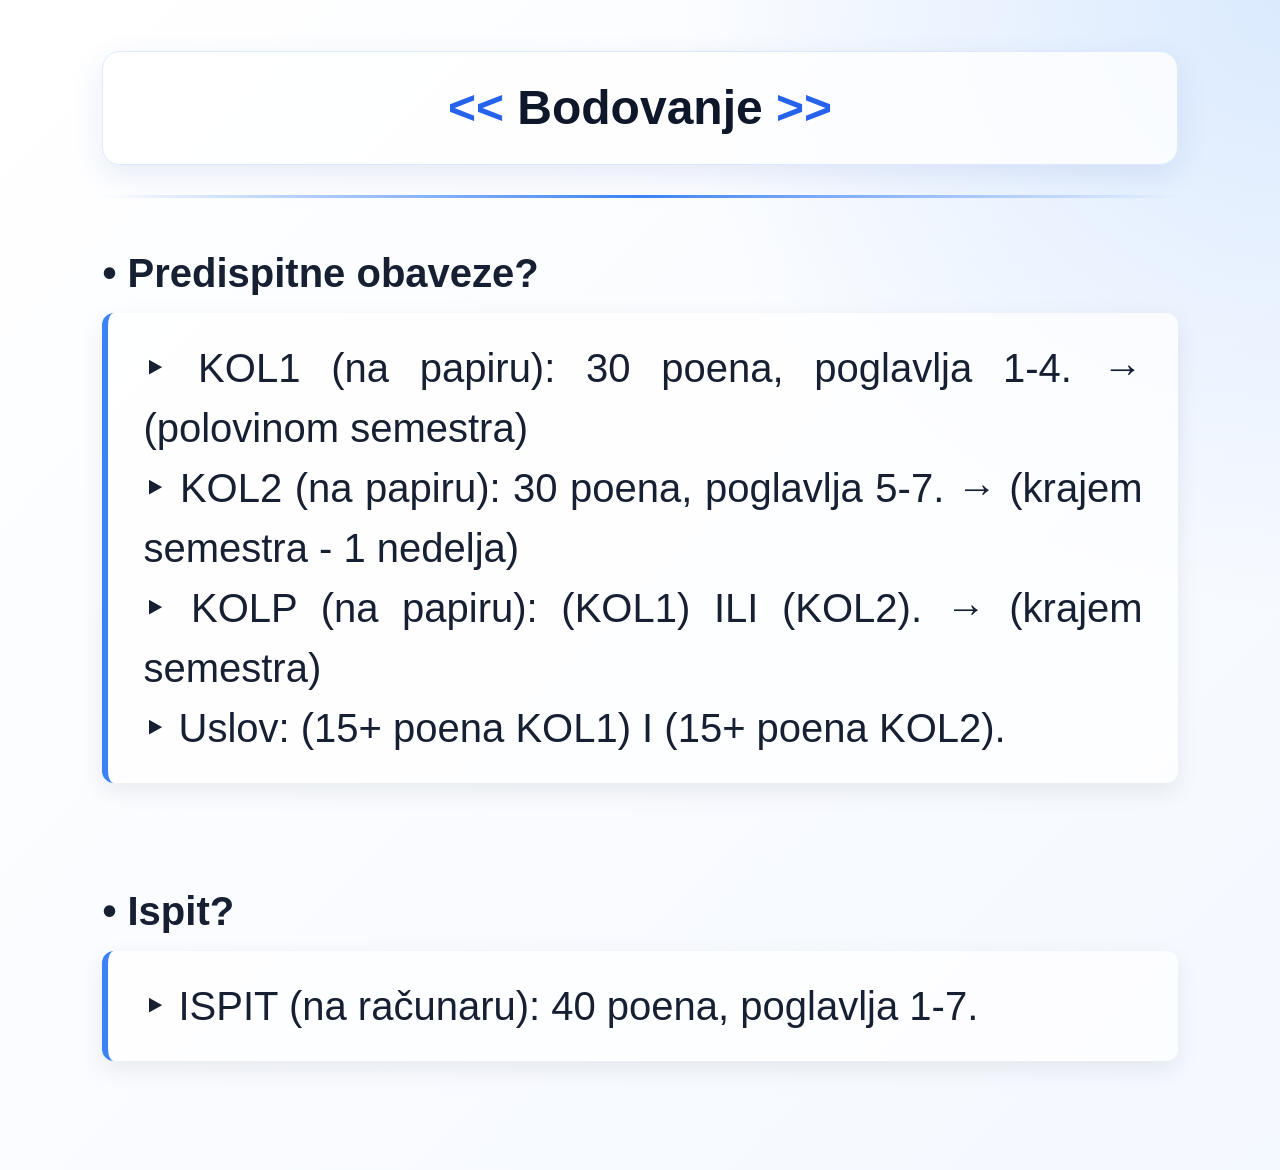
==== docs/strana2.html @ dfeb2a74 "Add files via upload" ====
<!DOCTYPE html>
<html>
	<head>
		<title>Prezentacija</title>
		<link rel="stylesheet" href="Stilovi/stil.css">
	</head>
	<script>
		document.addEventListener("keydown", function(event) {
			if (event.key === "ArrowLeft") {
				window.location.href = "index.html";
			}
			
			if (event.key === "ArrowRight") {
				window.location.href = "strana3.html";
			}
		});
	</script>
	<body>
		<p style="text-align: center; font-weight: bold; font-size: 300%;">
			<a href="index.html">
			<<
			</a>
			Bodovanje
			<a href="strana3.html">
			>>
			</a>
		</p>
		<hr>

		<p style="text-align: justify; font-weight: bold; font-size: 250%;">
			• Predispitne obaveze?
		</p>
		<p style="text-align: justify; font-weight: normal; font-size: 250%;">
			‣ KOL1 (na papiru): 30 poena, poglavlja 1-4. → (polovinom semestra)                   <br>
			‣ KOL2 (na papiru): 30 poena, poglavlja 5-7. → (krajem semestra - 1 nedelja)         <br>
			‣ KOLP (na papiru): (KOL1) ILI (KOL2). → (krajem semestra)                        <br>
			‣ Uslov: (15+ poena KOL1) I (15+ poena KOL2).                                     <br>
		</p>
		<br>

		<p style="text-align: justify; font-weight: bold; font-size: 250%;">
			• Ispit?
		</p>
		<p style="text-align: justify; font-weight: normal; font-size: 250%;">
			‣ ISPIT (na računaru): 40 poena, poglavlja 1-7.
		</p>
		<br>
	</body>
</html>
---- docs/Stilovi/stil.css ----
* {
	box-sizing: border-box;
}

body {
	margin: 0;
	padding: 4% 8%;
	min-height: 100vh;
	font-family: Arial, sans-serif;
	color: #172033;
	background:
		radial-gradient(circle at top right, #dbeafe 0, transparent 35%),
		linear-gradient(135deg, #ffffff, #f4f8ff);
}

p {
	line-height: 1.5;
}

body > p:first-of-type {
	margin: 0;
	padding: 20px;
	color: #0f172a;
	background: rgba(255, 255, 255, 0.8);
	border: 1px solid #dbeafe;
	border-radius: 18px;
	box-shadow: 0 10px 30px rgba(30, 64, 175, 0.10);
}

a {
	color: #2563eb;
	text-decoration: none;
	transition: 0.2s;
}

a:hover {
	color: #1d4ed8;
	transform: scale(1.15);
}

hr {
	margin: 30px 0 45px;
	border: 0;
	height: 3px;
	border-radius: 3px;
	background: linear-gradient(to right, transparent, #3b82f6, transparent);
}

body > p:nth-of-type(2n) {
	color: #172033;
	margin-bottom: 10px;
}

body > p:nth-of-type(2n+1):not(:first-of-type) {
	margin-top: 0;
	padding: 25px 35px;
	background: rgba(255, 255, 255, 0.75);
	border-left: 6px solid #3b82f6;
	border-radius: 12px;
	box-shadow: 0 8px 25px rgba(15, 23, 42, 0.08);
}

img {
	display: block;
	width: 100% !important;
	height: auto !important;
	margin: 0 auto;
}

img[src="Slike/python.png"] {
	width: 15% !important;
	height: 15% !important;
}
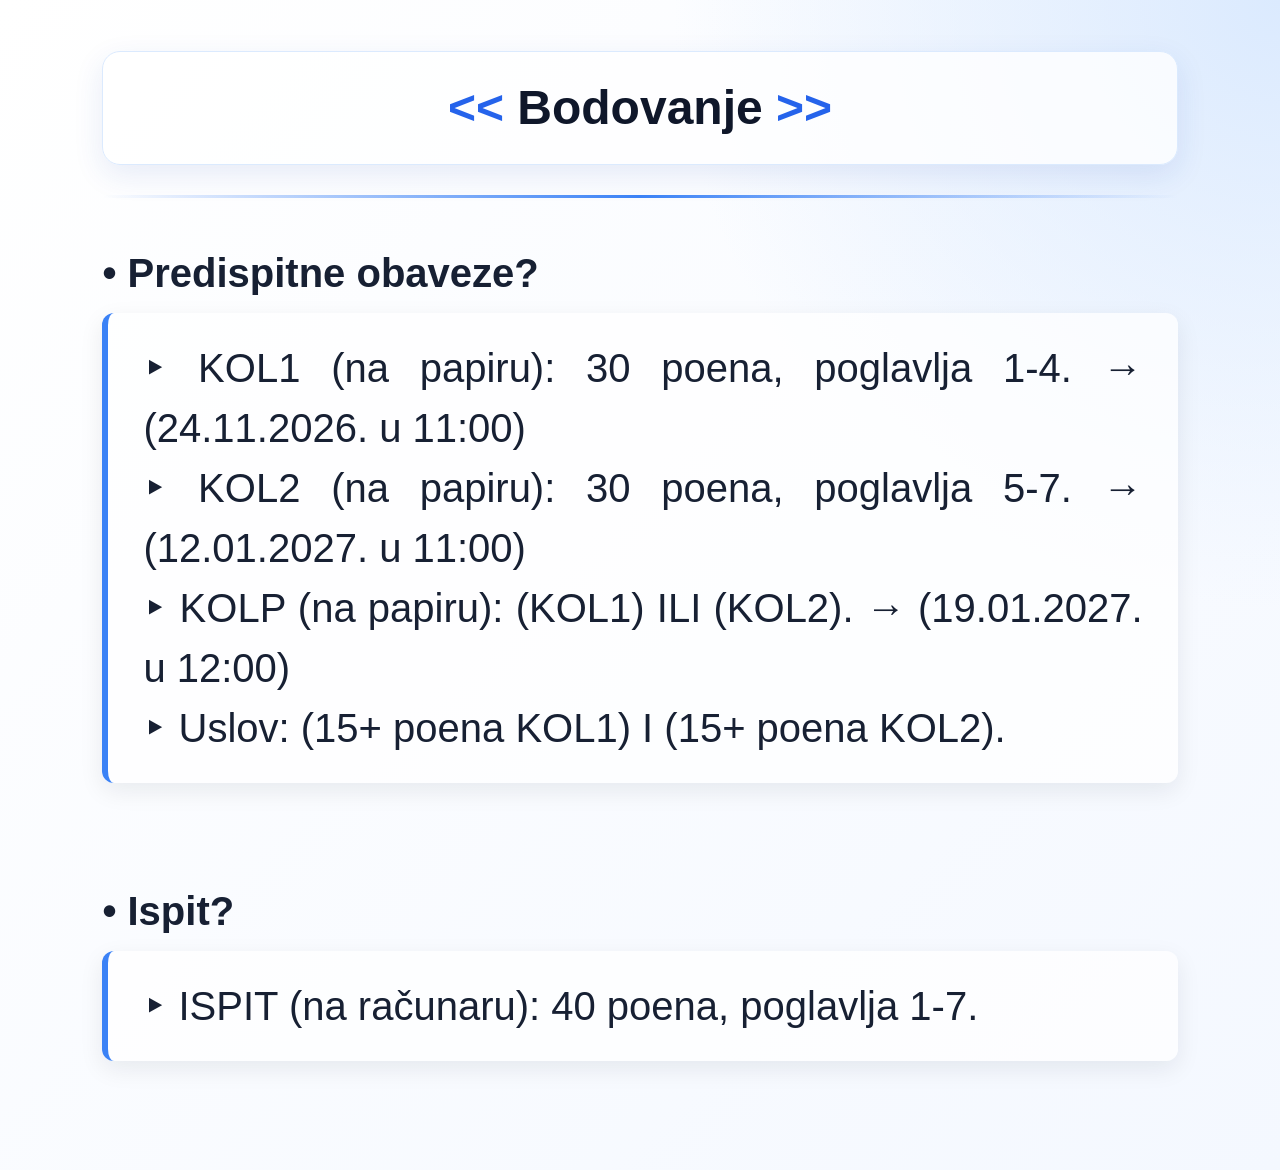
==== commit a6ea475b: "Revise exam schedule in strana2.html Updated exam dates and times for KOL1, KOL2, and KOLP." ====
--- a/docs/strana2.html
+++ b/docs/strana2.html
@@ -31,9 +31,9 @@
 			• Predispitne obaveze?
 		</p>
 		<p style="text-align: justify; font-weight: normal; font-size: 250%;">
-			‣ KOL1 (na papiru): 30 poena, poglavlja 1-4. → (polovinom semestra)                   <br>
-			‣ KOL2 (na papiru): 30 poena, poglavlja 5-7. → (krajem semestra - 1 nedelja)         <br>
-			‣ KOLP (na papiru): (KOL1) ILI (KOL2). → (krajem semestra)                        <br>
+			‣ KOL1 (na papiru): 30 poena, poglavlja 1-4. → (24.11.2026. u 11:00) <br>
+			‣ KOL2 (na papiru): 30 poena, poglavlja 5-7. → (12.01.2027. u 11:00) <br>
+			‣ KOLP (na papiru): (KOL1) ILI (KOL2). → (19.01.2027. u 12:00) <br>
 			‣ Uslov: (15+ poena KOL1) I (15+ poena KOL2).                                     <br>
 		</p>
 		<br>
@@ -46,4 +46,4 @@
 		</p>
 		<br>
 	</body>
-</html>+</html>
